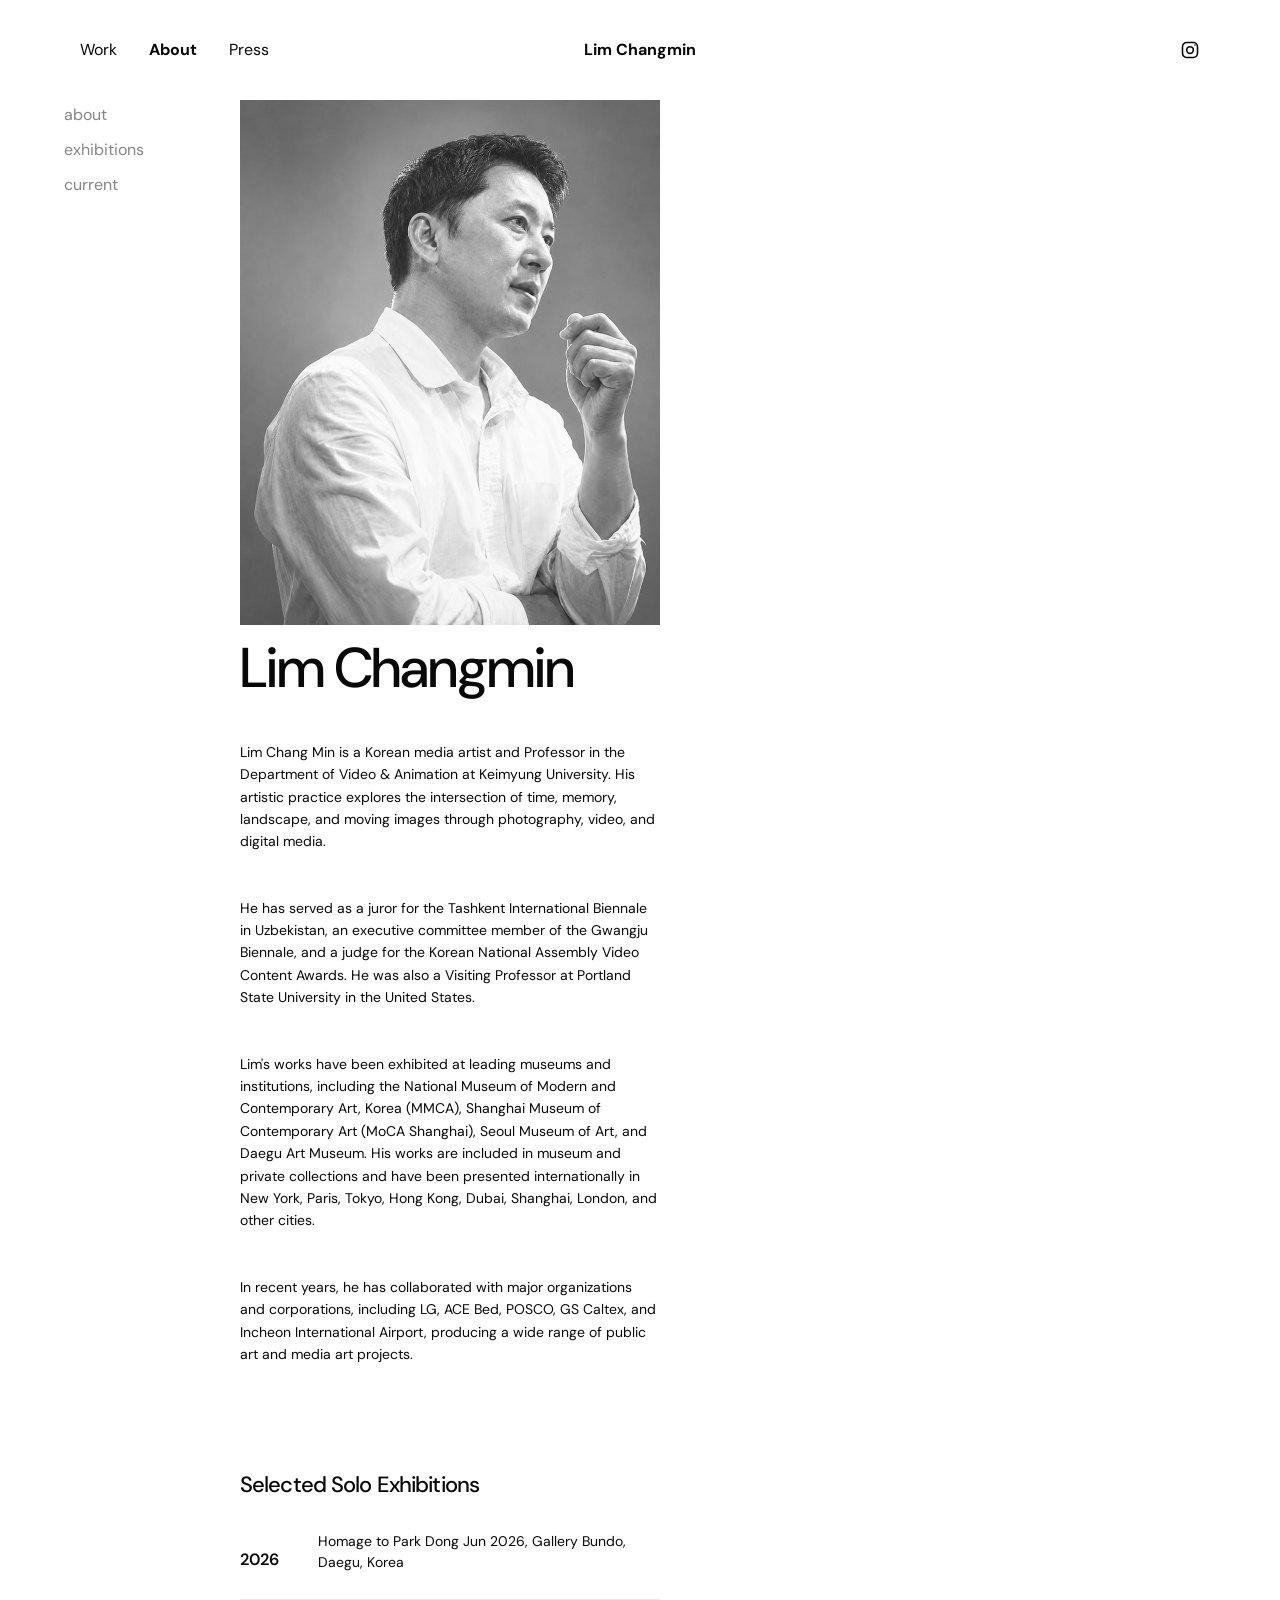
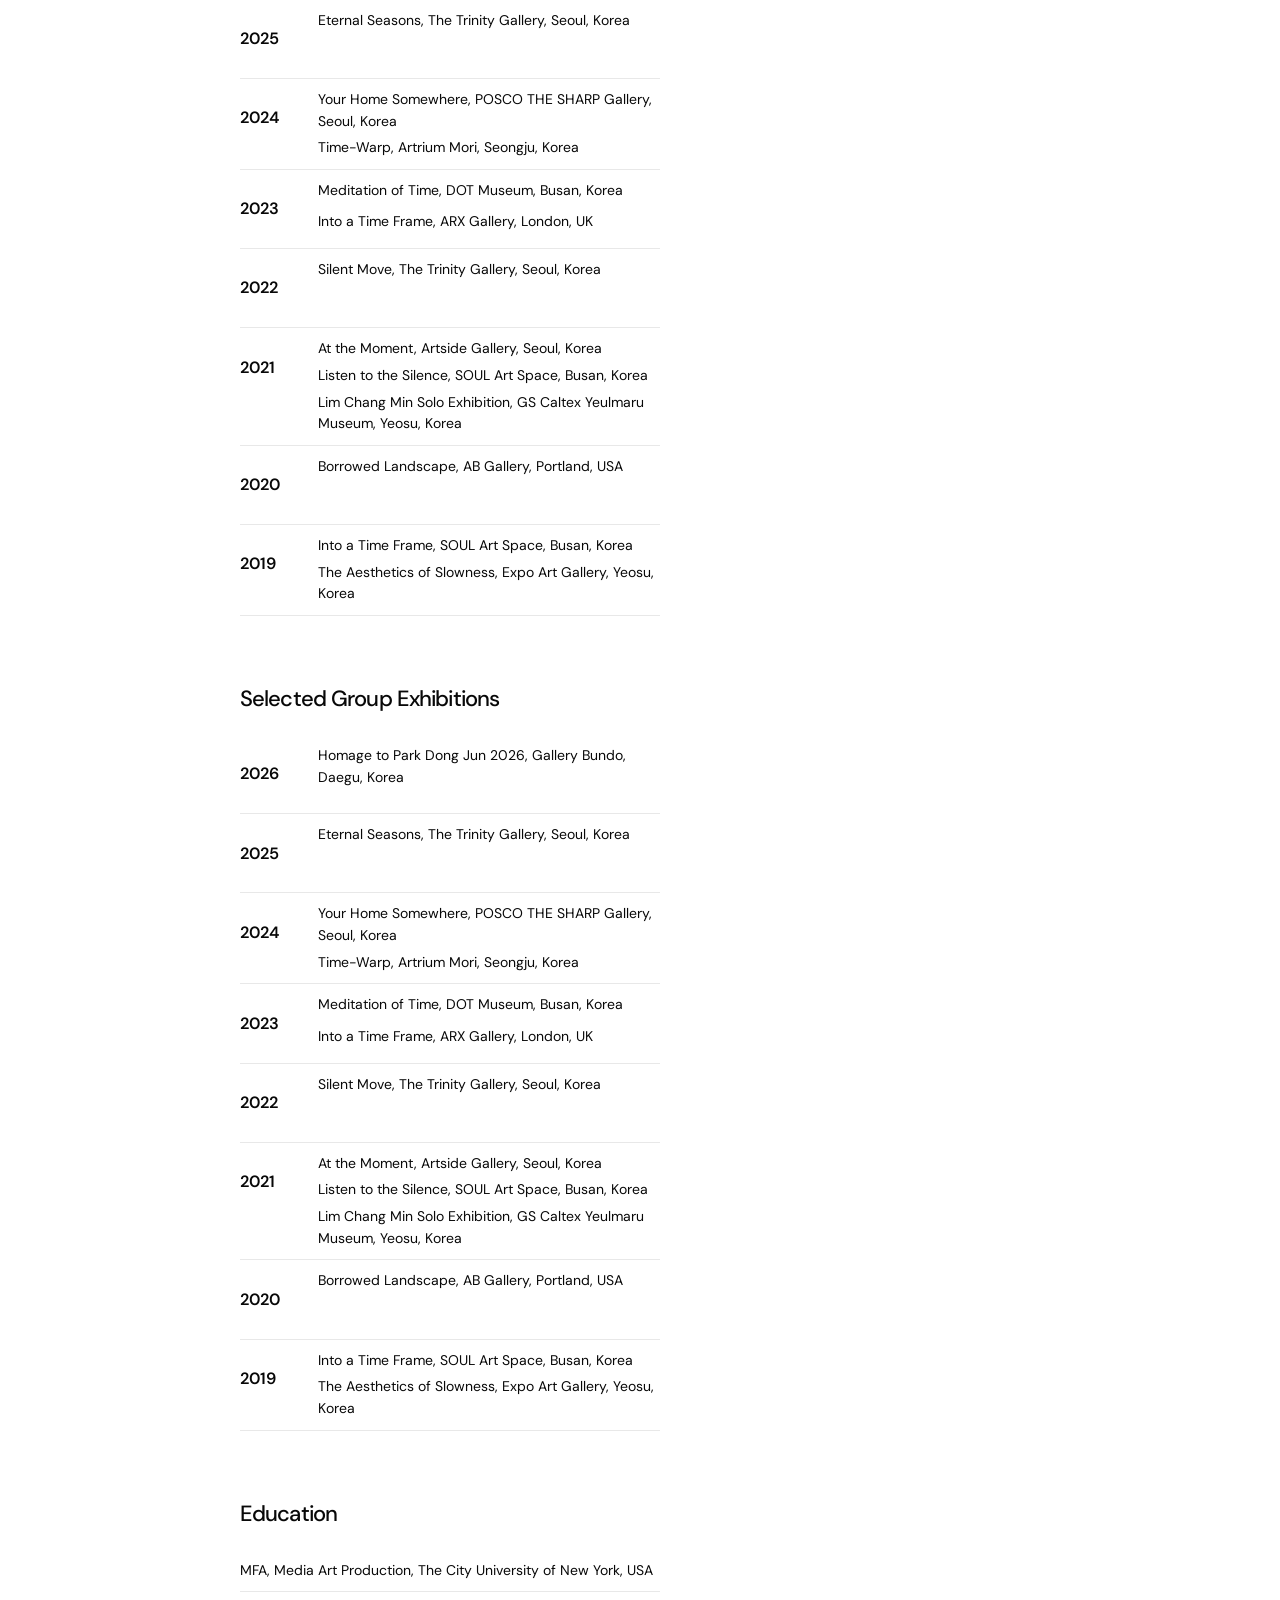
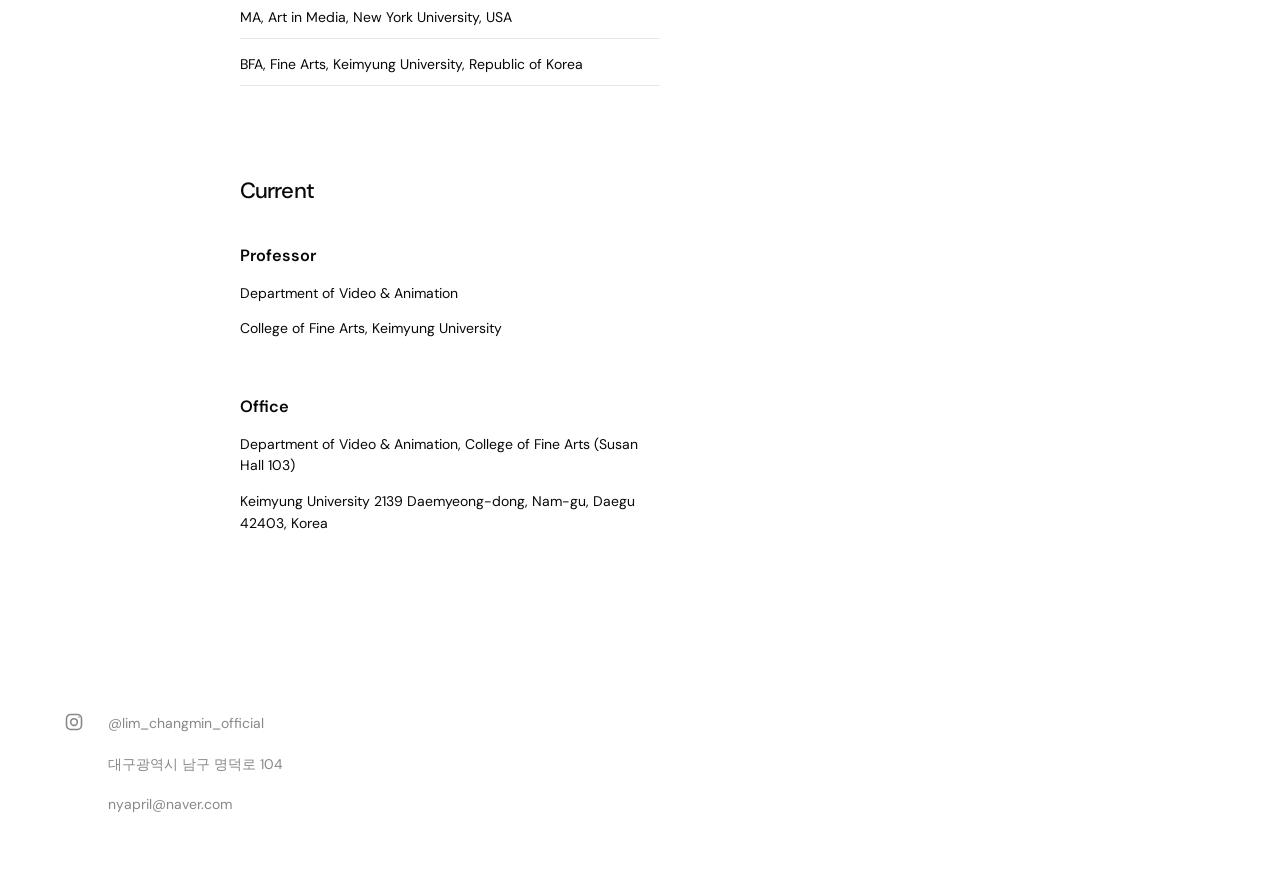
==== about/index.html @ 87b1f44c "Add clean URLs for public pages Co-authored-by: Copilot <223556219+Copilot@users.noreply.github.com>" ====
<!doctype html>
<html lang="en">
  <head>
    <meta charset="utf-8" />
    <meta name="viewport" content="width=device-width, initial-scale=1" />
    <meta name="theme-color" content="#ffffff" />
    <meta
      name="description"
      content="Biography, exhibitions, education, and current position of Lim Changmin."
    />
    <link rel="canonical" href="https://limchangmin.com/about/" />
    <title>About — Lim Changmin</title>
    <link rel="stylesheet" href="/styles.css" />
    <script src="/works-data.js" defer></script>
    <script src="/site.js" defer></script>
  </head>
  <body data-page="about">
    <div id="app"></div>
  </body>
</html>
---- styles.css ----
@font-face {
  font-family: "DM Sans";
  src: url("./assets/dm-sans.woff2") format("woff2");
  font-style: normal;
  font-weight: 100 900;
  font-display: swap;
}

:root {
  color: #080808;
  background: #fff;
  font-family: "DM Sans", "Apple SD Gothic Neo", Arial, sans-serif;
  font-synthesis: none;
  text-rendering: optimizeLegibility;
  -webkit-font-smoothing: antialiased;
  --page-gutter: 64px;
}

* {
  box-sizing: border-box;
}

html {
  scroll-behavior: smooth;
}

body {
  min-width: 320px;
  margin: 0;
}

a {
  color: inherit;
  text-decoration: none;
}

button {
  color: inherit;
  font: inherit;
}

.site-header {
  position: relative;
  z-index: 2;
  display: grid;
  grid-template-columns: 1fr auto 1fr;
  align-items: start;
  min-height: 100px;
  padding: 40px 80px 0;
}

.primary-nav {
  display: flex;
  flex-direction: row;
  align-items: flex-start;
  gap: 32px;
}

.primary-nav a,
.site-title {
  font-size: 16px;
  line-height: 1.25;
}

.primary-nav a {
  transition: opacity 160ms ease;
}

.primary-nav a[aria-current="page"] {
  font-weight: 700;
}

.site-title {
  justify-self: center;
  font-weight: 700;
  white-space: nowrap;
}

.instagram-link {
  justify-self: end;
  width: 20px;
  height: 20px;
}

.instagram-link svg,
.footer-instagram svg {
  display: block;
  width: 100%;
  height: 100%;
  fill: none;
  stroke: currentColor;
  stroke-width: 1.9;
}

.instagram-dot {
  fill: currentColor;
  stroke: none;
}

.site-header--hero {
  position: absolute;
  inset: 0 0 auto;
  min-height: 0;
  color: #fff;
}

.hero {
  position: relative;
  height: 100vh;
  height: 100dvh;
  overflow: hidden;
  background: #314b5d;
}

.hero-video {
  position: absolute;
  inset: 0;
  width: 100%;
  height: 100%;
  object-fit: cover;
  transform: scale(var(--hero-video-scale, 1));
  pointer-events: none;
}

.hero::after {
  position: absolute;
  inset: 0;
  content: "";
  background: linear-gradient(180deg, rgb(0 0 0 / 12%), transparent 35%);
  pointer-events: none;
}

.hero-retry {
  position: absolute;
  z-index: 1;
  top: 50%;
  left: 50%;
  min-height: 44px;
  padding: 10px 16px;
  border: 1px solid #fff;
  background: rgb(0 0 0 / 65%);
  color: #fff;
  transform: translate(-50%, -50%);
  cursor: pointer;
}

.page-content {
  padding: 0 var(--page-gutter);
}

.work-page {
  padding-bottom: 80px;
}

.work-grid {
  display: grid;
  grid-template-columns: repeat(4, minmax(0, 1fr));
  column-gap: 30px;
  row-gap: 28px;
}

.work-year + .work-year {
  margin-top: 72px;
}

.work-year h2 {
  margin: 0 0 24px;
  font-size: 22px;
  font-weight: 500;
  letter-spacing: -0.04em;
}

.work-card {
  min-width: 0;
}

.work-image-button {
  display: block;
  width: 100%;
  aspect-ratio: 265.5 / 200;
  overflow: hidden;
  padding: 0;
  border: 0;
  background: #f1f1ef;
  cursor: zoom-in;
}

.work-image-button img,
.work-image-button video {
  display: block;
  width: 100%;
  height: 100%;
  object-fit: cover;
  transition: transform 450ms cubic-bezier(0.2, 0.7, 0.2, 1);
}

.work-image-button--video {
  cursor: pointer;
}

.work-video-preview {
  transform: scale(var(--preview-scale, 1));
}

.work-image-button:hover img,
.work-image-button:focus-visible img {
  transform: scale(1.025);
}

.work-image-button:hover video,
.work-image-button:focus-visible video {
  transform: scale(calc(var(--preview-scale, 1) * 1.025));
}

.work-video-preview::-webkit-media-controls-start-playback-button {
  display: none;
  -webkit-appearance: none;
}

.work-card p {
  min-height: 2.7em;
  margin: 12px 0 0;
  font-size: 11px;
  line-height: 1.35;
}

.exhibition-gallery {
  margin-top: 100px;
}

.exhibition-gallery h2 {
  margin: 0 0 24px;
  font-size: 22px;
  font-weight: 500;
  letter-spacing: -0.04em;
}

.exhibition-grid {
  display: grid;
  grid-template-columns: repeat(4, minmax(0, 1fr));
  align-items: start;
  column-gap: 30px;
  row-gap: 28px;
}

.exhibition-photo {
  min-width: 0;
  margin: 0;
}

.exhibition-photo img {
  display: block;
  width: 100%;
  aspect-ratio: 265.5 / 200;
  object-fit: cover;
}

.exhibition-photo figcaption {
  margin-top: 10px;
  color: #666;
  font-size: 11px;
  line-height: 1.35;
}

.about-layout {
  display: grid;
  grid-template-columns: 112px minmax(0, 420px);
  gap: 64px;
  align-items: start;
  padding: 0 64px;
  padding-bottom: 140px;
}

.about-index {
  position: sticky;
  top: 32px;
  display: flex;
  flex-direction: column;
  gap: 14px;
  padding-top: 4px;
  color: #858585;
  font-size: 16px;
}

.about-index a {
  transition: color 160ms ease;
}

.about-index a:hover,
.about-index a:focus-visible {
  color: #080808;
}

.about-content {
  min-width: 0;
  max-width: 420px;
}

.portrait {
  display: block;
  width: 100%;
  aspect-ratio: 0.8;
  object-fit: cover;
  background: #e7e7e7;
}

.about-intro h1 {
  margin: 16px 0 32px;
  font-size: clamp(42px, 5vw, 56px);
  font-weight: 500;
  letter-spacing: -0.02em;
  line-height: 0.96;
}

.biography {
  display: grid;
  gap: 16px;
  max-width: 420px;
  font-size: 14px;
  line-height: 1.6;
}

.about-section {
  padding-top: 72px;
  scroll-margin-top: 34px;
}

.about-section h2 {
  margin-bottom: 22px;
  font-size: 22px;
  font-weight: 500;
  letter-spacing: -0.04em;
}

.exhibition-list {
  display: grid;
}

.exhibition-year {
  display: grid;
  grid-template-columns: 62px 1fr;
  gap: 16px;
  padding: 10px 0;
  border-bottom: 1px solid #e8e8e8;
  font-size: 14px;
  line-height: 1.55;
}

.exhibition-year h3 {
  font-weight: 600;
}

.exhibition-year ul,
.education-block ul {
  display: grid;
  gap: 5px;
  margin: 0;
  padding: 0;
  list-style: none;
}

.group-heading,
.education-block {
  margin-top: 68px;
}

.education-block li {
  padding: 10px 0;
  border-bottom: 1px solid #e8e8e8;
  font-size: 14px;
  line-height: 1.5;
}

.current-grid {
  display: grid;
  gap: 24px;
  font-size: 14px;
  line-height: 1.55;
}

.current-grid h3 {
  margin-bottom: 12px;
  font-weight: 600;
}

.press-page {
  padding-bottom: 125px;
}

.press-list {
  margin: 0;
  padding: 0;
  list-style: none;
}

.press-item {
  display: grid;
  grid-template-columns: minmax(0, 1fr) auto;
  align-items: baseline;
  gap: 32px;
  padding: 16px 0;
  border-bottom: 1px solid #e7e7e7;
  font-size: 15px;
  line-height: 1.45;
}

.press-item a {
  transition: opacity 160ms ease;
}

.press-item a:hover {
  opacity: 0.55;
}

.press-item time {
  color: #858585;
  font-size: 0.78em;
  white-space: nowrap;
}

.site-footer {
  display: flex;
  gap: 24px;
  padding: 24px 64px 58px;
  color: #888;
  font-size: 14px;
  line-height: 1.6;
}

.footer-instagram {
  flex: 0 0 20px;
  width: 20px;
  height: 20px;
}

.footer-details {
  display: grid;
  gap: 4px;
}

.work-lightbox {
  position: fixed;
  inset: 0;
  width: 100vw;
  height: 100vh;
  height: 100dvh;
  max-width: none;
  max-height: none;
  margin: 0;
  padding: clamp(18px, 4vw, 64px);
  border: 0;
  background: transparent;
}

.work-lightbox[open] {
  display: flex;
  align-items: center;
  justify-content: center;
}

.work-lightbox::backdrop {
  background: rgb(0 0 0 / 22%);
  -webkit-backdrop-filter: blur(14px);
  backdrop-filter: blur(14px);
}

.lightbox-image {
  display: block;
  max-width: 100%;
  max-height: 100%;
  object-fit: contain;
}

.video-lightbox {
  --video-gutter: clamp(12px, 2vw, 24px);
  position: fixed;
  inset: 0;
  width: 100vw;
  height: 100vh;
  height: 100dvh;
  max-width: none;
  max-height: none;
  margin: 0;
  padding: var(--video-gutter);
  overflow: hidden;
  border: 0;
  background: #000;
  color: #fff;
}

.video-lightbox[open] {
  display: grid;
  place-items: center;
}

.video-lightbox::backdrop {
  background: #000;
}

.video-lightbox-player {
  display: block;
  width: min(100%, calc((100dvh - 2 * var(--video-gutter)) * var(--video-aspect-ratio, 1.777778)));
  height: auto;
  max-height: 100%;
  aspect-ratio: var(--video-aspect-ratio, 1.777778);
  object-fit: contain;
  background: #000;
}

.video-lightbox-status {
  position: absolute;
  right: 16px;
  bottom: 8px;
  left: 16px;
  margin: 0;
  color: #fff;
  font-size: 14px;
  text-align: center;
}

@media (max-width: 800px) {
  :root {
    --page-gutter: 24px;
  }

  .site-header {
    grid-template-columns: 1fr auto 1fr;
    min-height: 164px;
    padding: 32px 24px 0;
  }

  .primary-nav {
    grid-column: 1;
    grid-row: 1;
    flex-direction: column;
    gap: 20px;
  }

  .primary-nav a,
  .site-title {
    font-size: 16px;
  }

  .site-title {
    grid-column: 2;
    grid-row: 1;
    justify-self: center;
  }

  .instagram-link {
    grid-column: 3;
    grid-row: 1;
    width: 20px;
    height: 20px;
  }

  .site-header--hero {
    padding-top: 32px;
  }

  .work-grid {
    grid-template-columns: repeat(3, minmax(0, 1fr));
    column-gap: 30px;
    row-gap: 48px;
  }

  .work-year + .work-year {
    margin-top: 60px;
  }

  .exhibition-grid {
    grid-template-columns: repeat(3, minmax(0, 1fr));
    row-gap: 48px;
  }

  .work-card p {
    font-size: 12px;
  }

  .about-layout {
    grid-template-columns: max-content minmax(0, 357px);
    gap: 26px;
    padding: 0 64px 140px;
  }

  .about-index {
    position: sticky;
    flex-direction: column;
    gap: 14px;
    font-size: 16px;
  }

  .about-content {
    max-width: 357px;
  }

  .about-intro h1 {
    margin-bottom: 28px;
    font-size: clamp(42px, 7vw, 56px);
  }

  .about-section {
    padding-top: 60px;
  }

  .press-item {
    grid-template-columns: 1fr;
    gap: 5px;
  }

  .site-footer {
    font-size: 14px;
  }
}

@media (max-width: 520px) {
  :root {
    --page-gutter: 20px;
  }

  .site-header {
    min-height: 144px;
  }

  .primary-nav {
    gap: 10px;
  }

  .work-grid {
    grid-template-columns: repeat(2, minmax(0, 1fr));
    column-gap: 30.5px;
    row-gap: 46px;
  }

  .work-year + .work-year {
    margin-top: 48px;
  }

  .exhibition-gallery {
    margin-top: 72px;
  }

  .exhibition-grid {
    grid-template-columns: repeat(2, minmax(0, 1fr));
    column-gap: 30.5px;
    row-gap: 46px;
  }

  .work-card p {
    font-size: 10px;
  }

  .about-layout {
    grid-template-columns: max-content minmax(0, 1fr);
    gap: 12px;
    padding: 0 20px 140px;
  }

  .about-content {
    max-width: 241.2px;
  }

  .biography {
    gap: 14px;
    padding: 24px 44px 58px;
    font-size: 14px;
  }

  .about-section h2 {
    font-size: 20px;
  }

  .exhibition-year,
  .education-block li,
  .current-grid {
    font-size: 14px;
  }

  .group-heading,
  .education-block {
    margin-top: 68px;
  }
}

@media (prefers-reduced-motion: reduce) {
  html {
    scroll-behavior: auto;
  }

  *,
  *::before,
  *::after {
    transition-duration: 0.01ms !important;
  }
}
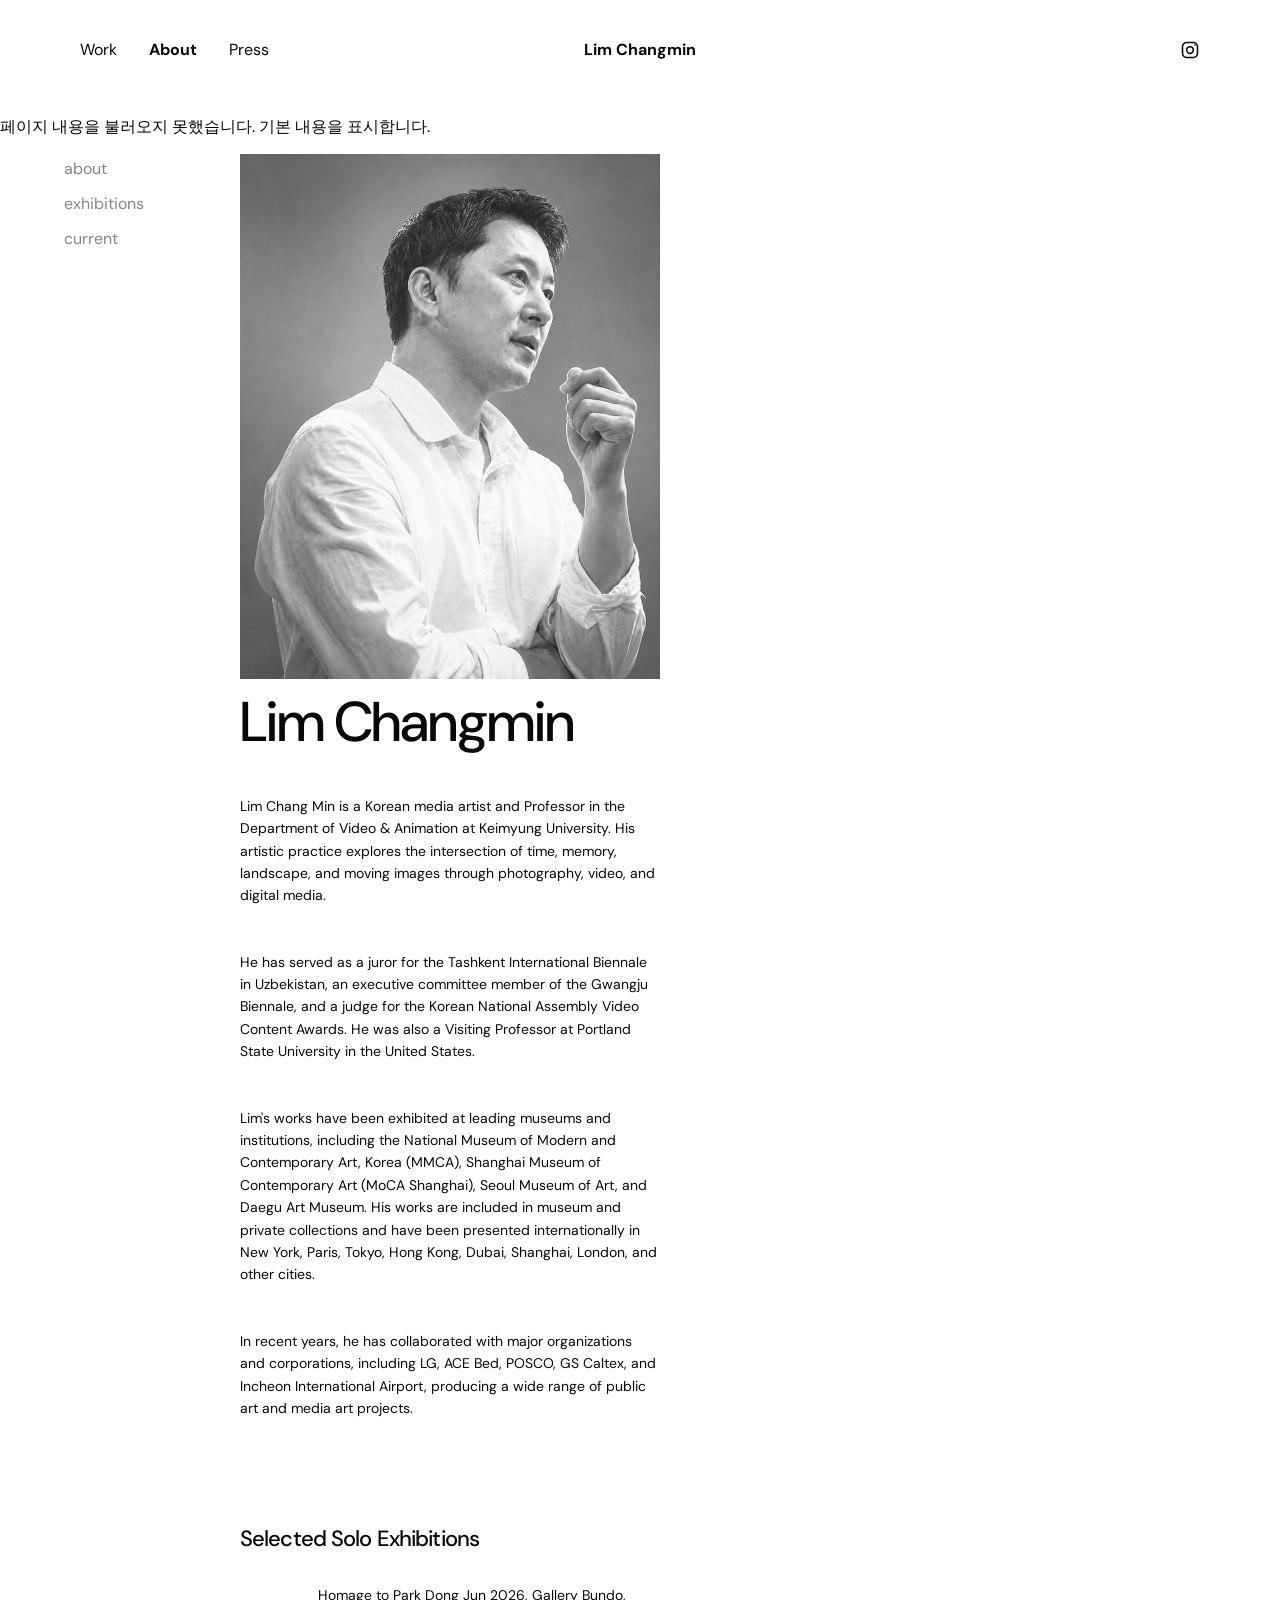
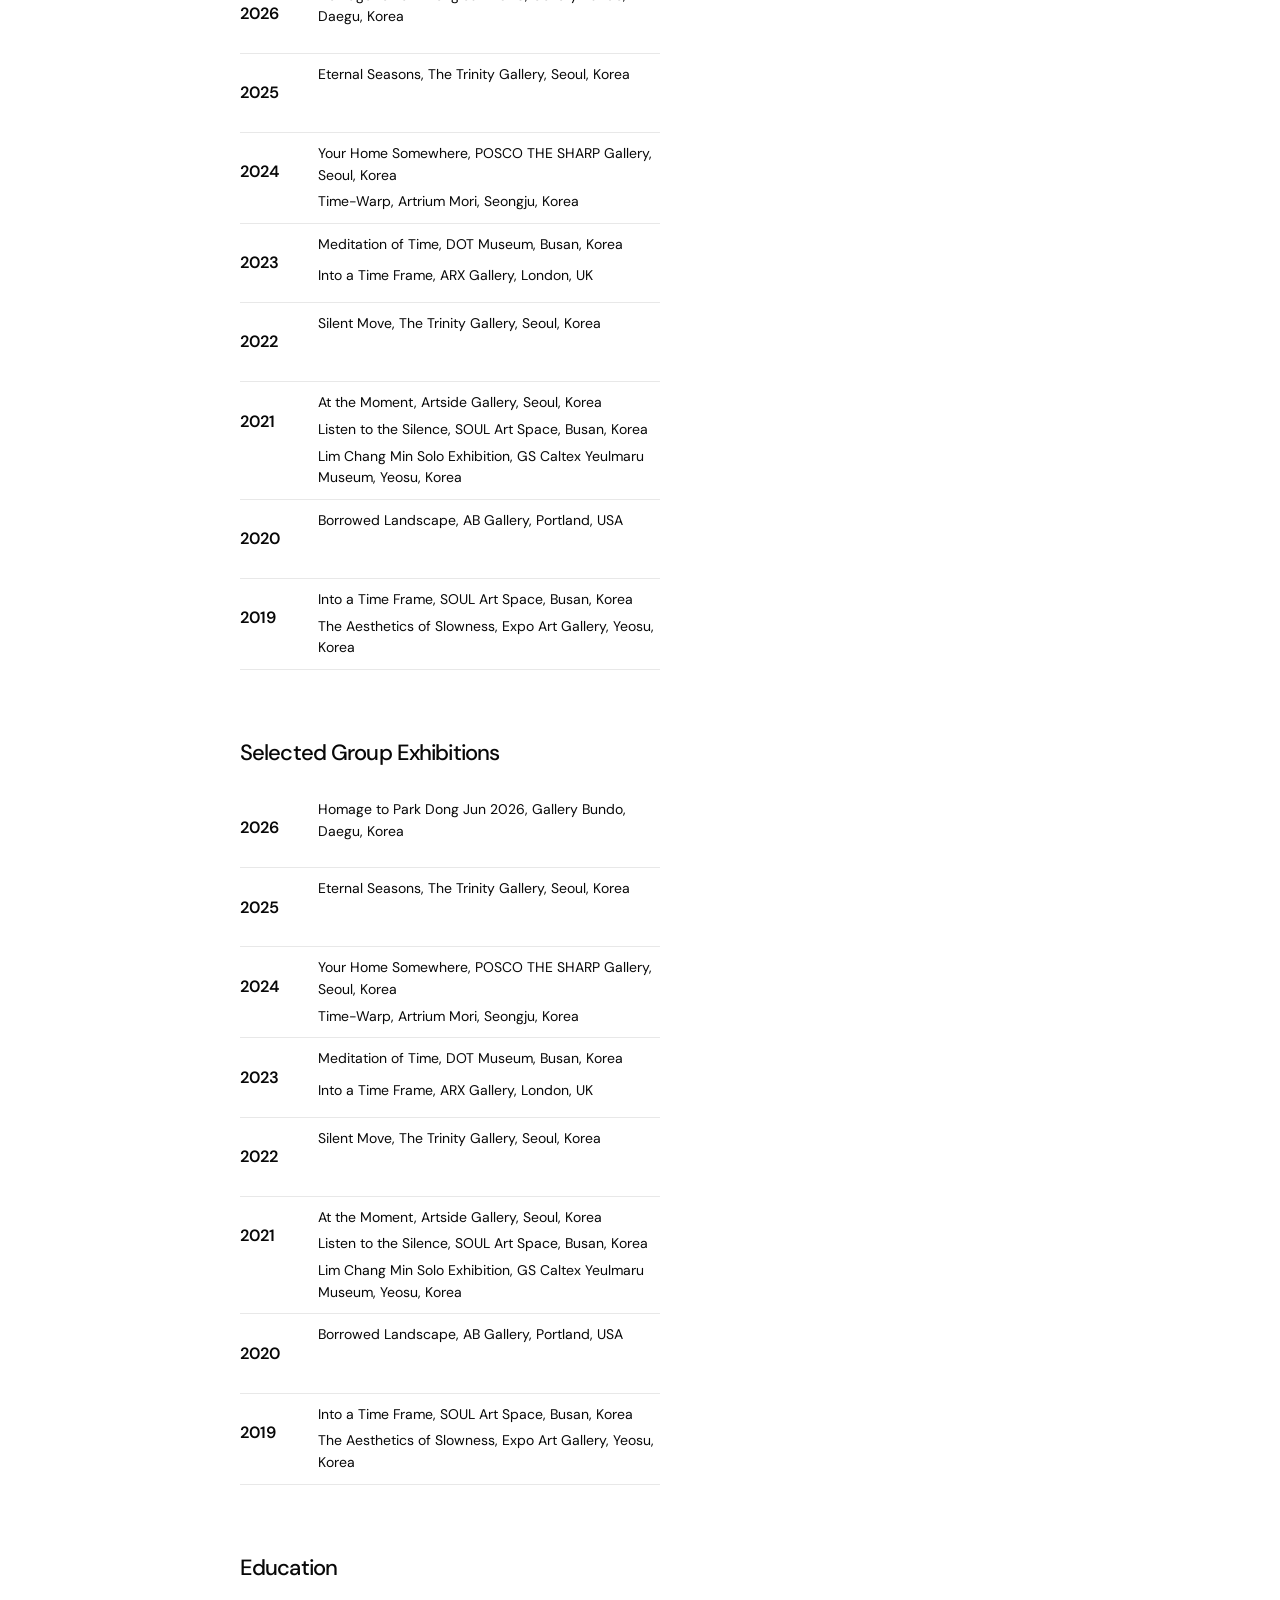
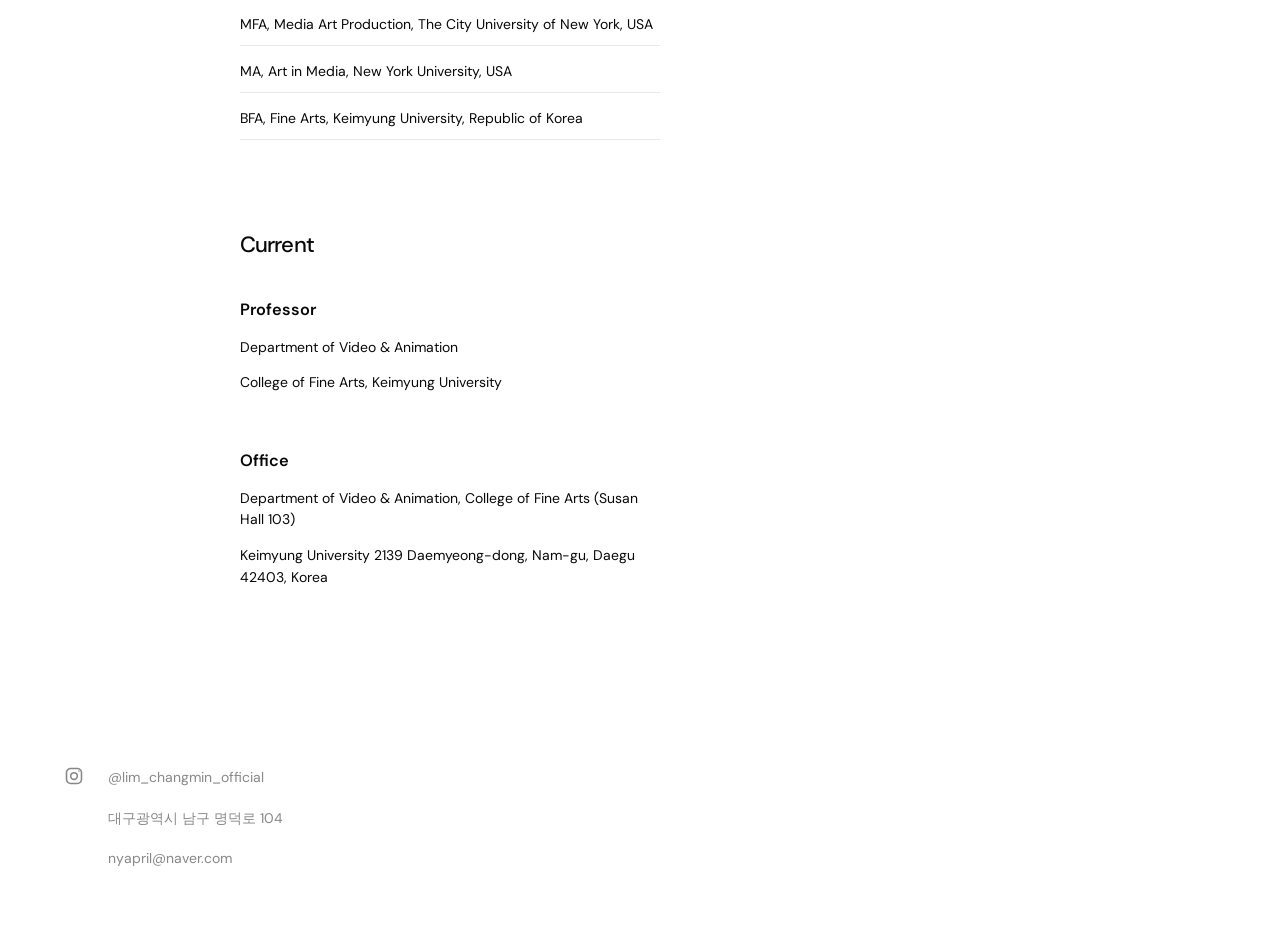
==== commit 152908ef: "Add admin editing for site pages Co-authored-by: Copilot <223556219+Copilot@users.noreply.github.com" ====
--- a/about/index.html
+++ b/about/index.html
@@ -11,8 +11,11 @@
     <link rel="canonical" href="https://limchangmin.com/about/" />
     <title>About — Lim Changmin</title>
     <link rel="stylesheet" href="/styles.css" />
+    <script src="/site-content.js?v=1" defer></script>
     <script src="/works-data.js" defer></script>
-    <script src="/site.js" defer></script>
+    <script src="/supabase-config.js" defer></script>
+    <script src="/works-store.js?v=2" defer></script>
+    <script src="/site.js?v=8" defer></script>
   </head>
   <body data-page="about">
     <div id="app"></div>
--- a/styles.css
+++ b/styles.css
@@ -120,6 +120,36 @@
   object-fit: cover;
   transform: scale(var(--hero-video-scale, 1));
   pointer-events: none;
+}
+
+.hero-skeleton {
+  position: absolute;
+  z-index: 1;
+  inset: 0;
+  background: linear-gradient(108deg, #293f4f 8%, #405a6b 18%, #293f4f 33%);
+  background-size: 200% 100%;
+  animation: hero-skeleton-shimmer 1.4s linear infinite;
+  opacity: 1;
+  transition: opacity 260ms ease;
+  pointer-events: none;
+}
+
+.hero--video-ready .hero-skeleton {
+  animation: none;
+  opacity: 0;
+}
+
+@keyframes hero-skeleton-shimmer {
+  to {
+    background-position-x: -200%;
+  }
+}
+
+@media (prefers-reduced-motion: reduce) {
+  .hero-skeleton,
+  .work-video-skeleton {
+    animation: none;
+  }
 }
 
 .hero::after {
@@ -175,6 +205,7 @@
 }
 
 .work-image-button {
+  position: relative;
   display: block;
   width: 100%;
   aspect-ratio: 265.5 / 200;
@@ -200,6 +231,26 @@
 
 .work-video-preview {
   transform: scale(var(--preview-scale, 1));
+}
+
+.work-video-skeleton {
+  position: absolute;
+  z-index: 1;
+  inset: 0;
+  background: linear-gradient(108deg, #e5e5e2 8%, #f5f5f2 18%, #e5e5e2 33%);
+  background-size: 200% 100%;
+  opacity: 1;
+  transition: opacity 260ms ease;
+  pointer-events: none;
+}
+
+.work-video-preview.is-loading + .work-video-skeleton {
+  animation: hero-skeleton-shimmer 1.4s linear infinite;
+}
+
+.work-video-preview.is-playing + .work-video-skeleton {
+  animation: none;
+  opacity: 0;
 }
 
 .work-image-button:hover img,
